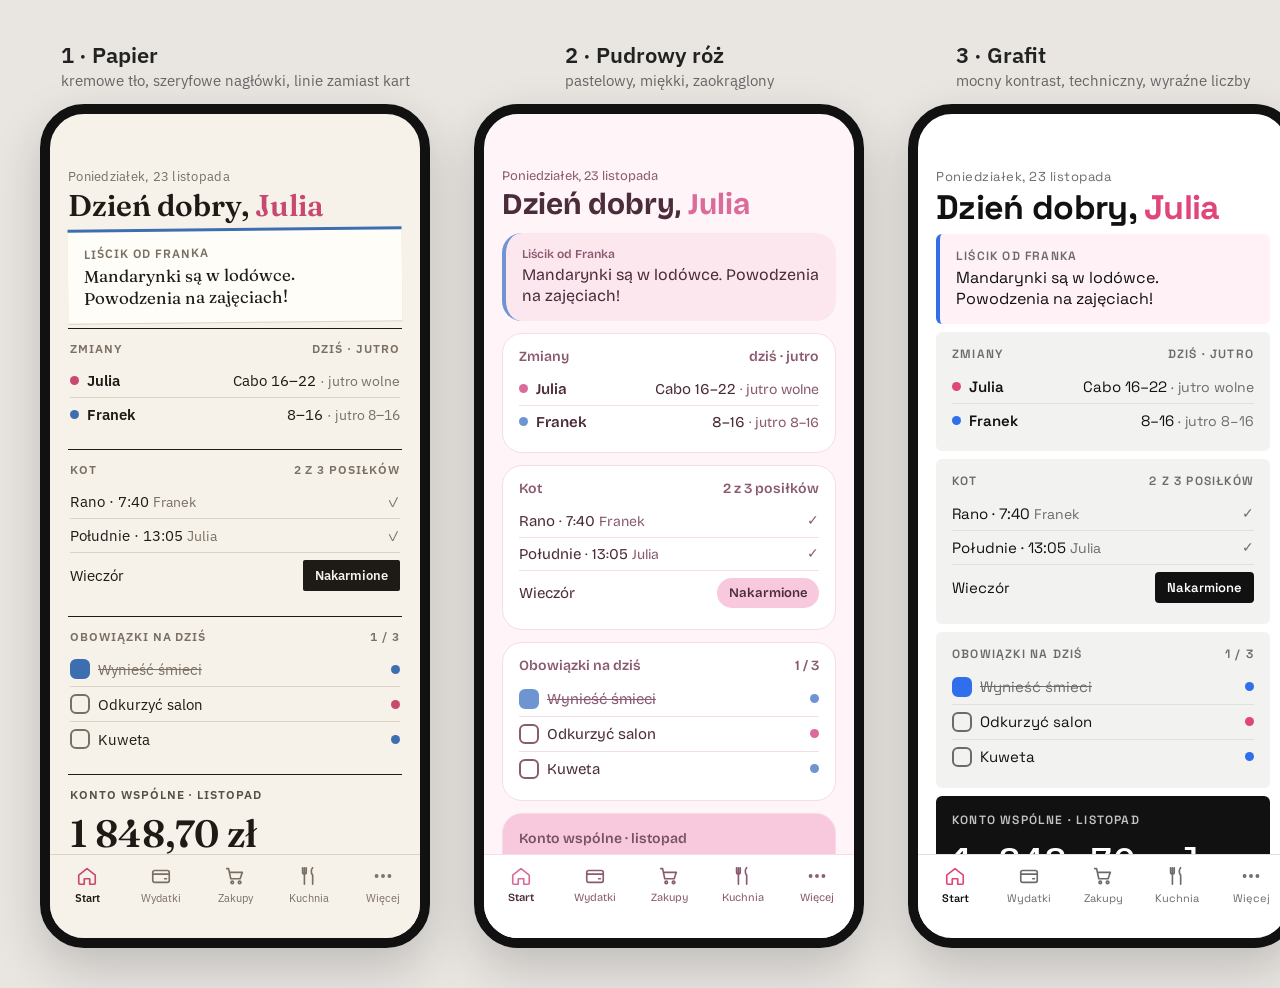
==== projekt/style/mock.html @ a7cca72e "Propozycje stylu ekranu Start (4 warianty) Co-Authored-By: Claude Opus 5.5 <noreply@anthropic.com> C" ====
<!doctype html><html lang="pl"><head><meta charset="utf-8">
<link href="https://fonts.googleapis.com/css2?family=Fraunces:opsz,wght@9..144,400;9..144,600&family=IBM+Plex+Sans:wght@400;500;600&family=Bricolage+Grotesque:opsz,wght@12..96,400;12..96,600;12..96,700&family=Space+Grotesk:wght@400;500;700&family=Manrope:wght@400;600;700&family=IBM+Plex+Mono:wght@500&display=swap" rel="stylesheet">
<style>
*{box-sizing:border-box;margin:0;padding:0}
body{background:#e9e6e2;font-family:system-ui;padding:40px;display:flex;gap:44px;align-items:flex-start}
.col{display:flex;flex-direction:column;gap:14px;align-items:center}
.lbl{font:600 22px 'IBM Plex Sans';color:#222}
.lbl small{display:block;font:400 15px 'IBM Plex Sans';color:#666;text-align:center;margin-top:2px}
.phone{width:390px;height:844px;border-radius:44px;overflow:hidden;position:relative;background:var(--bg);color:var(--ink);font-family:var(--body);box-shadow:0 20px 50px rgba(0,0,0,.18);border:10px solid #111}
.scroll{padding:54px 18px 100px;display:flex;flex-direction:column;gap:var(--gap)}
.date{font-size:13px;color:var(--muted);letter-spacing:var(--track)}
h1{font-family:var(--head);font-weight:var(--hw);font-size:30px;line-height:1.1;margin-top:4px}
h1 .me{color:var(--julia)}
.card{background:var(--card);border-radius:var(--r);padding:14px 16px;border:var(--border)}
.ct{font-size:12px;text-transform:var(--tt);letter-spacing:var(--track2);color:var(--muted);font-weight:600;margin-bottom:8px;display:flex;justify-content:space-between}
.row{display:flex;align-items:center;justify-content:space-between;padding:7px 0;font-size:15px;gap:8px}
.row+.row{border-top:1px solid var(--line)}
.who{display:flex;align-items:center;gap:8px;font-weight:600}
.dot{width:9px;height:9px;border-radius:50%}
.j{background:var(--julia)}.f{background:var(--franek)}
.sub{color:var(--muted);font-size:14px}
.note{background:var(--notebg);border-radius:var(--r);padding:14px 16px;border-left:4px solid var(--franek);font-size:15px}
.note b{font-size:12px;color:var(--muted);font-weight:600;display:block;margin-bottom:4px;text-transform:var(--tt);letter-spacing:var(--track2)}
.note p{font-family:var(--notefont);font-size:var(--notesize);line-height:1.3}
.btn{background:var(--accentbg);color:var(--accentink);border:none;border-radius:var(--rb);padding:7px 12px;font:600 13px var(--body)}
.chk{width:20px;height:20px;border-radius:6px;border:2px solid var(--muted);flex:none}
.chk.on{background:var(--julia);border-color:var(--julia)}
.chk.onf{background:var(--franek);border-color:var(--franek)}
.done{color:var(--muted);text-decoration:line-through}
.money{background:var(--hero);color:var(--heroink);border-radius:var(--r);padding:16px;border:var(--border)}
.big{font-family:var(--num);font-size:38px;font-weight:var(--nw);margin:4px 0 10px;font-variant-numeric:tabular-nums}
.bar{height:8px;border-radius:4px;background:var(--track3);overflow:hidden}
.bar i{display:block;height:100%;width:41%;background:var(--heroacc)}
.mrow{display:flex;justify-content:space-between;font-size:13px;margin-top:8px;opacity:.85}
.pill{font-size:12px;padding:3px 9px;border-radius:20px;background:var(--warnbg);color:var(--warn);font-weight:600}
nav{position:absolute;bottom:0;left:0;right:0;height:84px;background:var(--nav);border-top:1px solid var(--line);display:flex;justify-content:space-around;padding-top:10px}
nav div{display:flex;flex-direction:column;align-items:center;gap:4px;font-size:11px;color:var(--muted);width:64px}
nav div.a{color:var(--ink);font-weight:600}
nav div.a svg{color:var(--julia)}
svg{width:22px;height:22px;fill:none;stroke:currentColor;stroke-width:1.8;stroke-linecap:round;stroke-linejoin:round}

/* 1 PAPIER */
.t1{--bg:#F6F1E9;--card:transparent;--ink:#1E1A16;--muted:#7A6F63;--line:#DDD3C5;--julia:#C8486F;--franek:#3D6FB0;--head:'Fraunces';--hw:600;--body:'IBM Plex Sans';--num:'Fraunces';--nw:600;--r:0;--rb:2px;--gap:6px;--border:none;--tt:uppercase;--track:.02em;--track2:.08em;--notebg:#FFFDF7;--notefont:'Fraunces';--notesize:17px;--accentbg:#1E1A16;--accentink:#F6F1E9;--hero:transparent;--heroink:#1E1A16;--heroacc:#C8486F;--track3:#E2D8CA;--warnbg:#F3E2C4;--warn:#8A5A12;--nav:#F6F1E9}
.t1 .card,.t1 .money{border-top:1.5px solid #1E1A16;padding:12px 2px}
.t1 .note{box-shadow:0 1px 0 #DDD3C5;border-left:none;border-top:3px solid var(--franek);transform:rotate(-.6deg)}
/* 2 RÓŻ */
.t2{--bg:#FFF5F8;--card:#FFFFFF;--ink:#4A2C3A;--muted:#8A5A70;--line:#F6DCE6;--julia:#D96C9A;--franek:#6E95D1;--head:'Bricolage Grotesque';--hw:700;--body:'Bricolage Grotesque';--num:'Bricolage Grotesque';--nw:700;--r:20px;--rb:20px;--gap:12px;--border:1px solid #F6DCE6;--tt:none;--track:0;--track2:0;--notebg:#FDE7EF;--notefont:'Bricolage Grotesque';--notesize:16px;--accentbg:#F8C8DC;--accentink:#4A2C3A;--hero:#F8C8DC;--heroink:#4A2C3A;--heroacc:#D96C9A;--track3:#FDE7EF;--warnbg:#FFE4D4;--warn:#9A4A1E;--nav:#FFFFFF}
.t2 .ct{font-size:14px}
/* 3 GRAFIT */
.t3{--bg:#FFFFFF;--card:#F2F2F0;--ink:#111111;--muted:#6B6B6B;--line:#E0E0DC;--julia:#E0457B;--franek:#2F6FEB;--head:'Space Grotesk';--hw:700;--body:'Space Grotesk';--num:'IBM Plex Mono';--nw:500;--r:6px;--rb:4px;--gap:8px;--border:none;--tt:uppercase;--track:.04em;--track2:.1em;--notebg:#FFF1F5;--notefont:'Space Grotesk';--notesize:16px;--accentbg:#111;--accentink:#fff;--hero:#111111;--heroink:#FFFFFF;--heroacc:#E0457B;--track3:#333;--warnbg:#FFE9A8;--warn:#5C4400;--nav:#FFFFFF}
.t3 h1{font-size:34px;letter-spacing:-.02em}
/* 4 MGŁA */
.t4{--bg:#EEF0F4;--card:#FFFFFF;--ink:#1D2433;--muted:#667085;--line:#E4E7EC;--julia:#D9507F;--franek:#3E7BD6;--head:'Manrope';--hw:700;--body:'Manrope';--num:'Manrope';--nw:700;--r:14px;--rb:10px;--gap:10px;--border:none;--tt:none;--track:0;--track2:0;--notebg:#FFFFFF;--notefont:'Manrope';--notesize:15px;--accentbg:#1D2433;--accentink:#fff;--hero:#FFFFFF;--heroink:#1D2433;--heroacc:linear-gradient(90deg,#D9507F,#3E7BD6);--track3:#E4E7EC;--warnbg:#FDEBD3;--warn:#8A4B08;--nav:#FFFFFF}
.t4 .card,.t4 .money,.t4 .note{box-shadow:0 1px 2px rgba(16,24,40,.06)}
.t4 .ct{font-size:13px;color:var(--ink)}
</style></head><body></body>
<script>
const I={home:'<path d="M3 11l9-7 9 7v9a1 1 0 0 1-1 1h-5v-6H9v6H4a1 1 0 0 1-1-1z"/>',wal:'<rect x="3" y="6" width="18" height="13" rx="2"/><path d="M3 10h18M16 15h2"/>',cart:'<path d="M3 4h2l2.4 11h10.2L20 8H6.2"/><circle cx="9" cy="19" r="1.4"/><circle cx="17" cy="19" r="1.4"/>',fork:'<path d="M7 3v8M5 3v5a2 2 0 0 0 4 0V3M7 11v10M16 3c-2 2-2 6 0 8v10"/>',more:'<circle cx="5" cy="12" r="1.2"/><circle cx="12" cy="12" r="1.2"/><circle cx="19" cy="12" r="1.2"/>'};
const screen=`<div class="scroll">
<div><div class="date">Poniedziałek, 23 listopada</div><h1>Dzień dobry, <span class="me">Julia</span></h1></div>
<div class="note"><b>Liścik od Franka</b><p>Mandarynki są w lodówce. Powodzenia na zajęciach!</p></div>
<div class="card"><div class="ct"><span>Zmiany</span><span>dziś · jutro</span></div>
<div class="row"><span class="who"><i class="dot j"></i>Julia</span><span>Cabo 16–22 <span class="sub">· jutro wolne</span></span></div>
<div class="row"><span class="who"><i class="dot f"></i>Franek</span><span>8–16 <span class="sub">· jutro 8–16</span></span></div></div>
<div class="card"><div class="ct"><span>Kot</span><span>2 z 3 posiłków</span></div>
<div class="row"><span>Rano · 7:40 <span class="sub">Franek</span></span><span class="sub">✓</span></div>
<div class="row"><span>Południe · 13:05 <span class="sub">Julia</span></span><span class="sub">✓</span></div>
<div class="row"><span>Wieczór</span><button class="btn">Nakarmione</button></div></div>
<div class="card"><div class="ct"><span>Obowiązki na dziś</span><span>1 / 3</span></div>
<div class="row"><span class="who" style="font-weight:400"><i class="chk onf"></i><span class="done">Wynieść śmieci</span></span><i class="dot f"></i></div>
<div class="row"><span class="who" style="font-weight:400"><i class="chk"></i>Odkurzyć salon</span><i class="dot j"></i></div>
<div class="row"><span class="who" style="font-weight:400"><i class="chk"></i>Kuweta</span><i class="dot f"></i></div></div>
<div class="money"><div class="ct" style="color:inherit;opacity:.75"><span>Konto wspólne · listopad</span></div>
<div class="big">1 848,70 zł</div><div class="bar"><i></i></div>
<div class="mrow"><span>z 4 500 zł</span><span>prognoza 2 350 zł</span></div></div>
<div class="card"><div class="ct"><span>Do zapłacenia i uwaga</span></div>
<div class="row"><span>Netflix <span class="sub">· 24 lis</span></span><span style="font-weight:600">43,00 zł</span></div>
<div class="row"><span>Jogurt grecki</span><span class="pill">jutro</span></div></div>
</div><nav>${[['home','Start',1],['wal','Wydatki'],['cart','Zakupy'],['fork','Kuchnia'],['more','Więcej']].map(([i,t,a])=>`<div class="${a?'a':''}"><svg viewBox="0 0 24 24">${I[i]}</svg>${t}</div>`).join('')}</nav>`;
const T=[['t1','1 · Papier','kremowe tło, szeryfowe nagłówki, linie zamiast kart'],['t2','2 · Pudrowy róż','pastelowy, miękki, zaokrąglony'],['t3','3 · Grafit','mocny kontrast, techniczny, wyraźne liczby'],['t4','4 · Mgła','chłodna szarość, spokojny, „aplikacyjny”']];
const only=new URLSearchParams(location.search).get('t');
document.body.innerHTML=T.filter(t=>!only||t[0]==only).map(([c,n,d])=>`<div class="col"><div class="lbl">${n}<small>${d}</small></div><div class="phone ${c}">${screen}</div></div>`).join('');
</script></html>
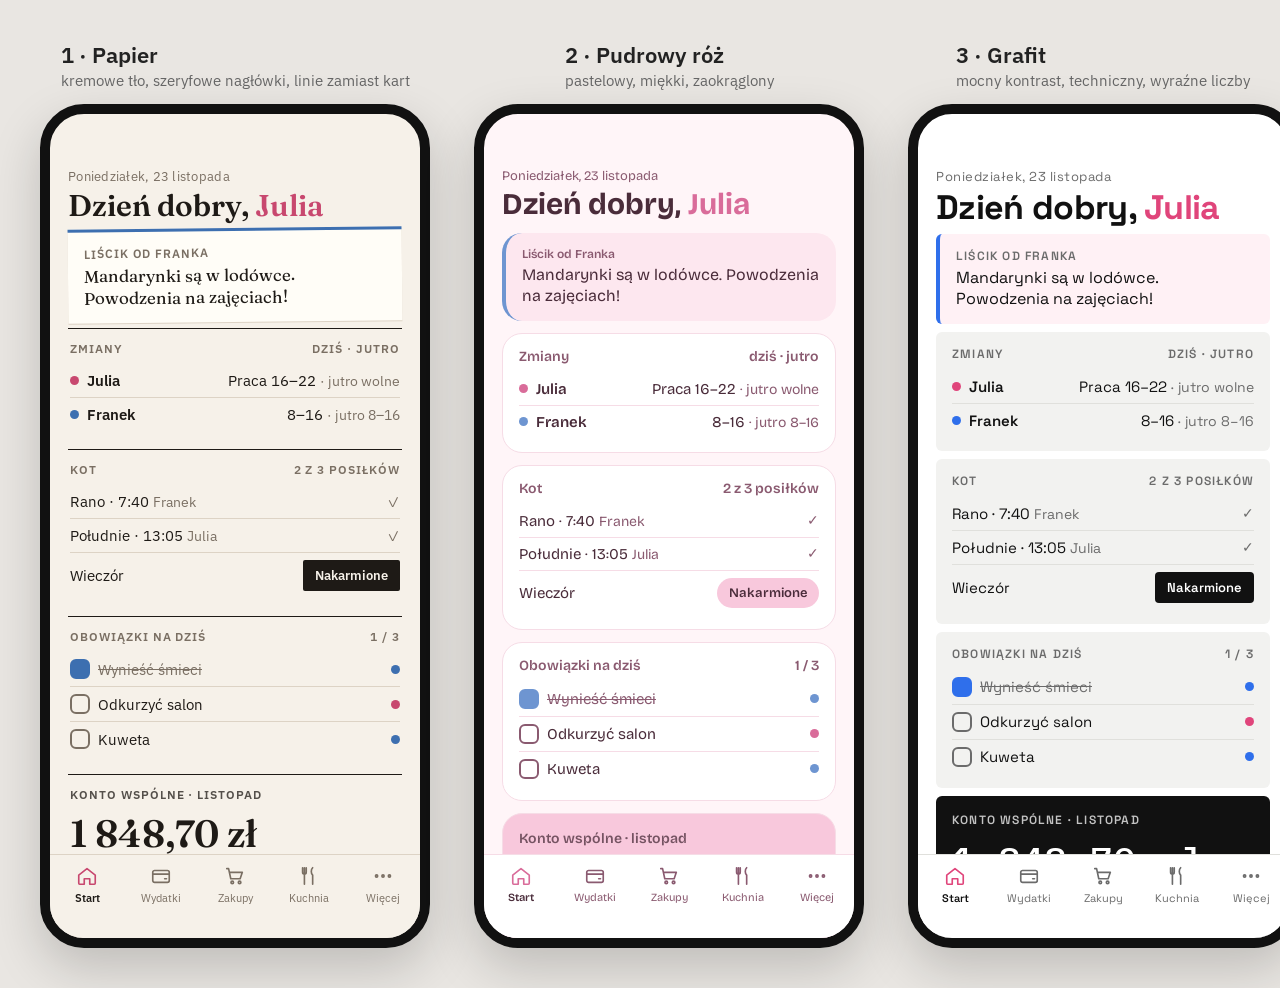
==== commit f05260b7: "Aplikacja Nasz dom: pierwsza wersja Wydatki (konto wspólne i prywatne, saldo, budżet, raport, cyklic" ====
--- a/projekt/style/mock.html
+++ b/projekt/style/mock.html
@@ -60,7 +60,7 @@
 <div><div class="date">Poniedziałek, 23 listopada</div><h1>Dzień dobry, <span class="me">Julia</span></h1></div>
 <div class="note"><b>Liścik od Franka</b><p>Mandarynki są w lodówce. Powodzenia na zajęciach!</p></div>
 <div class="card"><div class="ct"><span>Zmiany</span><span>dziś · jutro</span></div>
-<div class="row"><span class="who"><i class="dot j"></i>Julia</span><span>Cabo 16–22 <span class="sub">· jutro wolne</span></span></div>
+<div class="row"><span class="who"><i class="dot j"></i>Julia</span><span>Praca 16–22 <span class="sub">· jutro wolne</span></span></div>
 <div class="row"><span class="who"><i class="dot f"></i>Franek</span><span>8–16 <span class="sub">· jutro 8–16</span></span></div></div>
 <div class="card"><div class="ct"><span>Kot</span><span>2 z 3 posiłków</span></div>
 <div class="row"><span>Rano · 7:40 <span class="sub">Franek</span></span><span class="sub">✓</span></div>
